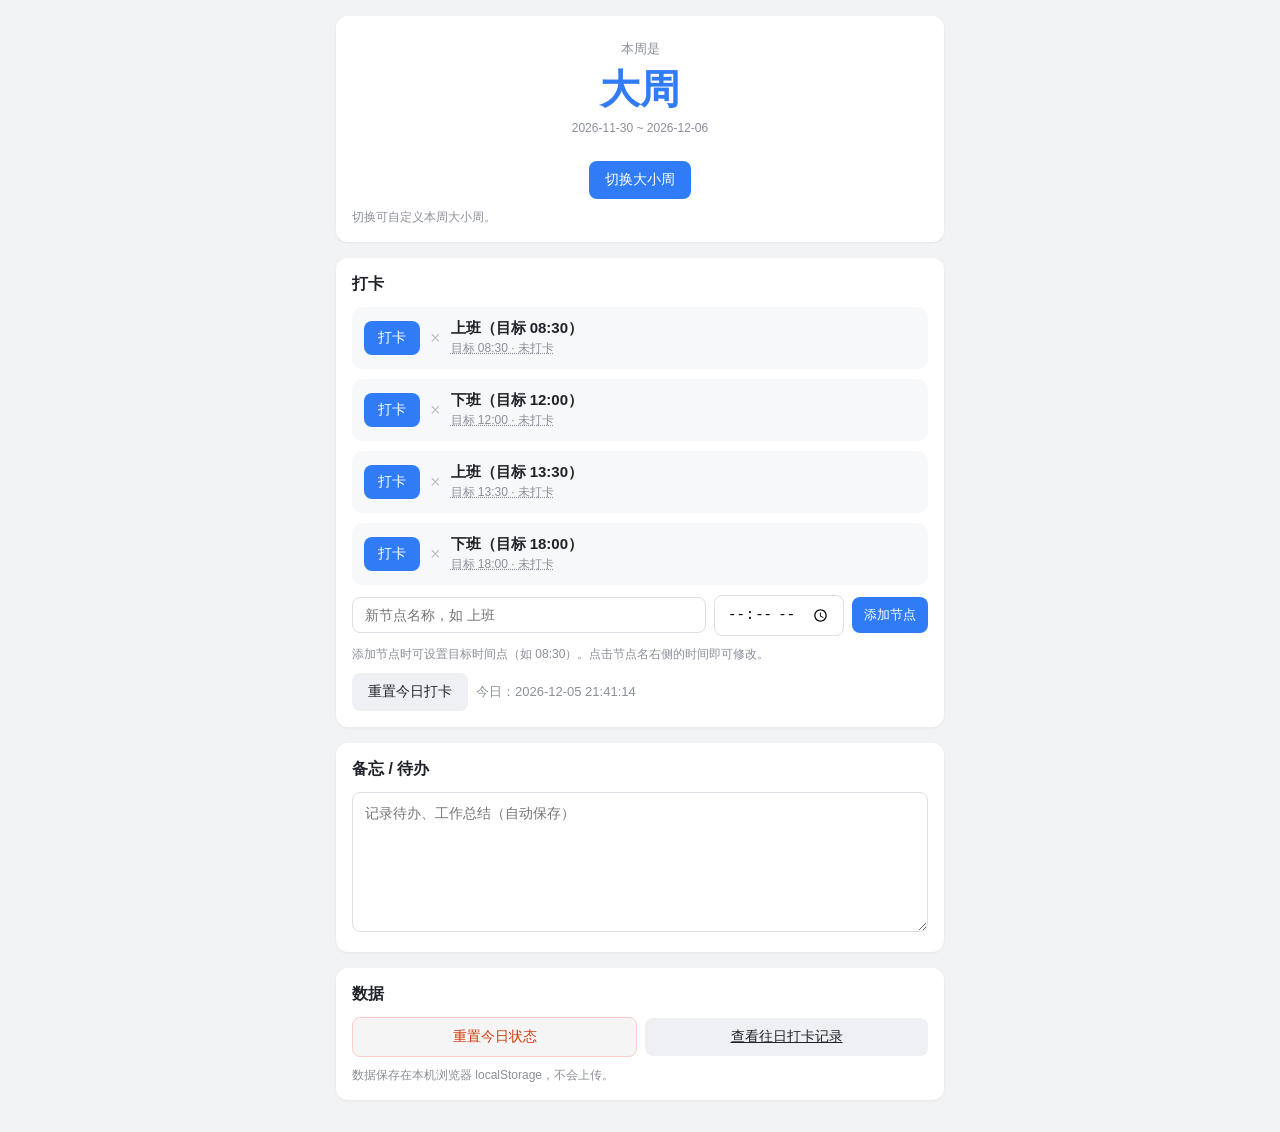
==== index.html @ 26abdcde "Add files via upload" ====
<!DOCTYPE html>
<html lang="zh-CN">
<head>
  <meta charset="UTF-8">
  <meta name="viewport" content="width=device-width, initial-scale=1.0">
  <title>大小周 打卡 备忘</title>
  <link rel="stylesheet" href="style.css">
</head>
<body>
  <div class="app">
    <section class="card">
      <div class="week-status">
        <div class="week-label">本周是</div>
        <div id="weekText" class="week-big">大周</div>
        <div id="weekRange" class="week-range"></div>
      </div>
      <div class="row row-center">
        <button id="toggleWeek" class="btn">切换大小周</button>
      </div>
      <div class="hint">切换可自定义本周大小周。</div>
    </section>

    <section class="card">
      <h2>打卡</h2>
      <div id="nodeList" class="node-list"></div>
      <div class="row">
        <input id="nodeName" class="input" type="text" placeholder="新节点名称，如 上班" maxlength="10">
        <input id="nodeTime" class="input input-time" type="time" title="目标时间点（可选）">
        <button id="addNode" class="btn btn-mini">添加节点</button>
      </div>
      <div class="hint">添加节点时可设置目标时间点（如 08:30）。点击节点名右侧的时间即可修改。</div>
      <div class="row">
        <button id="clearToday" class="btn btn-ghost">重置今日打卡</button>
        <span id="todayLabel" class="today-label"></span>
      </div>
    </section>

    <section class="card">
      <h2>备忘 / 待办</h2>
      <textarea id="memo" class="memo" placeholder="记录待办、工作总结（自动保存）"></textarea>
    </section>

    <section class="card">
      <h2>数据</h2>
      <div class="row row-equal">
        <button id="resetAll" class="btn btn-danger">重置今日状态</button>
        <a id="viewHistory" class="btn btn-ghost" href="history.html">查看往日打卡记录</a>
      </div>
      <div class="hint">数据保存在本机浏览器 localStorage，不会上传。</div>
    </section>
  </div>

  <script src="common.js"></script>
  <script src="app.js"></script>
</body>
</html>
---- style.css ----
* { box-sizing: border-box; margin: 0; padding: 0; }
body { font-family: -apple-system, "Segoe UI", "Microsoft YaHei", sans-serif; background: #f2f3f5; color: #1f2329; }
.app { max-width: 640px; margin: 0 auto; padding: 16px; }
.card { background: #fff; border-radius: 12px; padding: 16px; margin-bottom: 16px; box-shadow: 0 1px 3px rgba(0,0,0,0.06); }
h2 { font-size: 16px; margin-bottom: 12px; }
.week-status { text-align: center; padding: 8px 0 16px; }
.week-label { color: #8a8f99; font-size: 13px; }
.week-big, .week-small { font-size: 40px; font-weight: 700; margin: 4px 0; }
.week-big { color: #2f7cf6; }
.week-small { color: #f5874f; }
.week-range { color: #8a8f99; font-size: 12px; }
.row { display: flex; gap: 8px; align-items: center; margin-top: 10px; flex-wrap: wrap; }
.row-center { justify-content: center; }
.row-equal > * { flex: 1; text-align: center; }
.btn { border: none; border-radius: 8px; background: #2f7cf6; color: #fff; padding: 10px 16px; font-size: 14px; cursor: pointer; }
.btn:hover { background: #1f6ae0; }
.btn-mini { padding: 9px 12px; font-size: 13px; }
.btn-ghost { background: #eef0f3; color: #1f2329; }
.btn-ghost:hover { background: #e3e6ea; }
.btn-danger { background: #f5f5f5; color: #d4380d; border: 1px solid #ffccc7; }
.btn-danger:hover { background: #fff1f0; }
.btn-block { display: block; text-align: center; text-decoration: none; width: 100%; box-sizing: border-box; }
.input { flex: 1; min-width: 140px; border: 1px solid #dcdfe6; border-radius: 8px; padding: 9px 12px; font-size: 14px; }
.input-time { flex: 0 0 130px; min-width: 0; }
.hint { color: #8a8f99; font-size: 12px; margin-top: 10px; }
.node-list { display: flex; flex-direction: column; gap: 10px; }
.node { display: flex; align-items: center; gap: 10px; padding: 12px; border-radius: 10px; background: #f7f8fa; }
.node.done { background: #e8f5e9; }
.node-info { flex: 1; }
.node-name { font-size: 15px; font-weight: 600; }
.node-time { font-size: 12px; color: #8a8f99; margin-top: 2px; }
.node-time.editable { cursor: pointer; text-decoration: underline dotted; }
.node-btn { border: none; border-radius: 8px; padding: 8px 14px; font-size: 14px; cursor: pointer; background: #2f7cf6; color: #fff; }
.node.done .node-btn { background: #9e9e9e; }
.node-del { border: none; background: none; color: #c0c4cc; cursor: pointer; font-size: 18px; line-height: 1; }
.node-del:hover { color: #d4380d; }
.today-label { color: #8a8f99; font-size: 13px; }
.memo { width: 100%; min-height: 140px; border: 1px solid #dcdfe6; border-radius: 8px; padding: 12px; font-size: 14px; resize: vertical; font-family: inherit; }
.memo-readonly { white-space: pre-wrap; word-break: break-word; min-height: 60px; border: 1px solid #dcdfe6; border-radius: 8px; padding: 12px; font-size: 14px; background: #f7f8fa; }
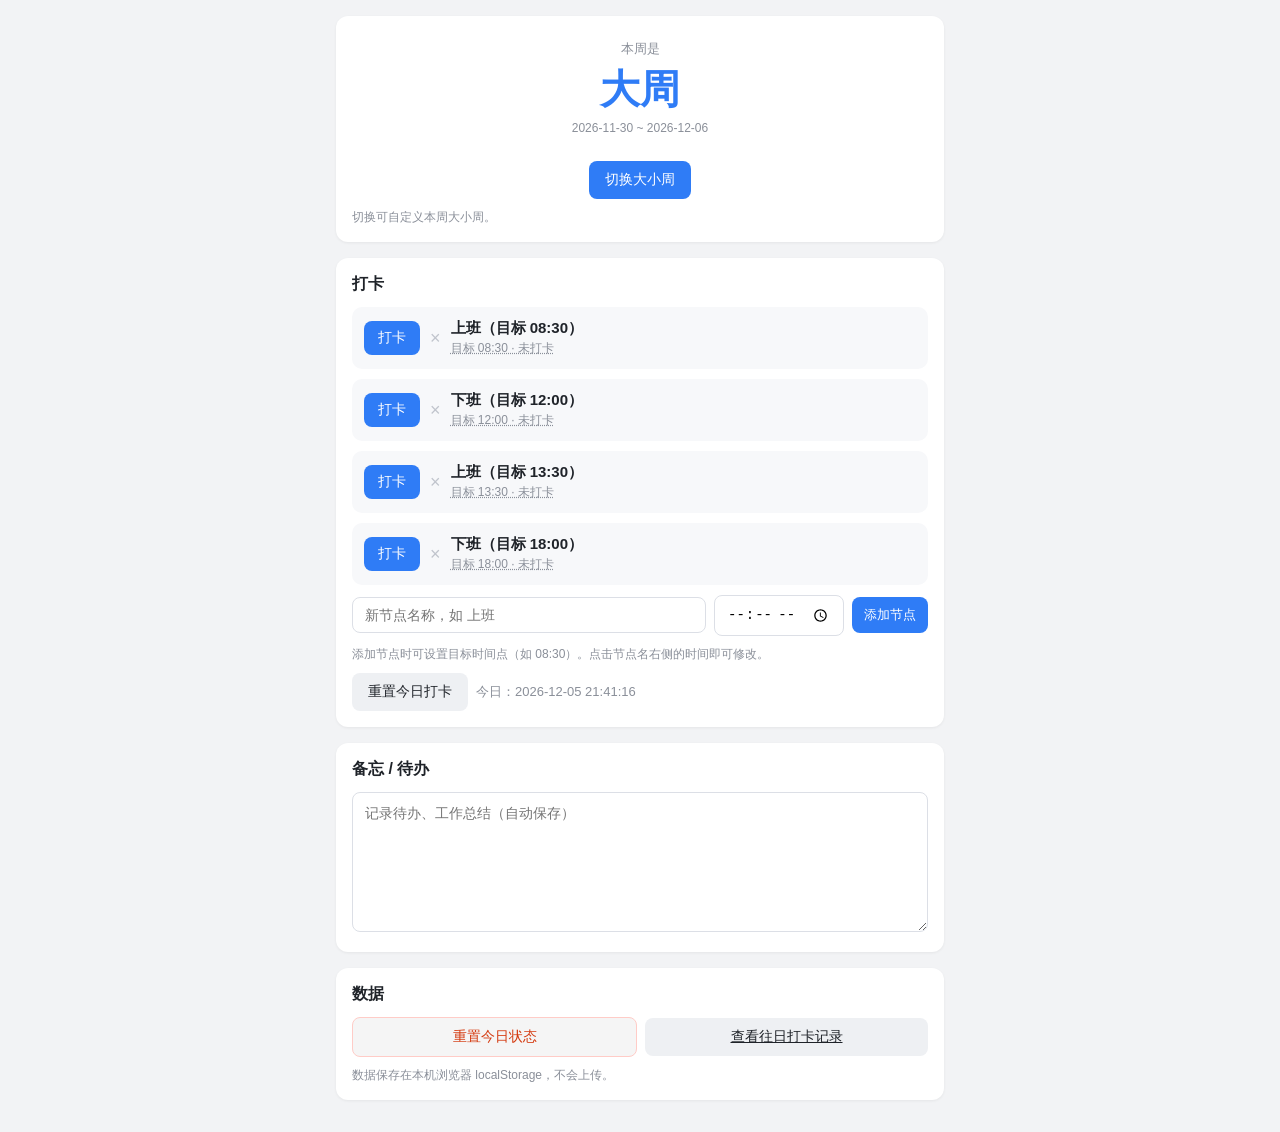
==== commit fed74b35: "Add files via upload" ====
--- a/index.html
+++ b/index.html
@@ -3,8 +3,13 @@
 <head>
   <meta charset="UTF-8">
   <meta name="viewport" content="width=device-width, initial-scale=1.0">
-  <title>大小周 打卡 备忘</title>
+  <title>打工日记</title>
   <link rel="stylesheet" href="style.css">
+  <link rel="manifest" href="manifest.json">
+  <meta name="theme-color" content="#2f7cf6">
+  <meta name="apple-mobile-web-app-capable" content="yes">
+  <meta name="apple-mobile-web-app-status-bar-style" content="default">
+  <meta name="apple-mobile-web-app-title" content="打工日记">
 </head>
 <body>
   <div class="app">
@@ -52,5 +57,12 @@
 
   <script src="common.js"></script>
   <script src="app.js"></script>
+  <script>
+    if ('serviceWorker' in navigator) {
+      window.addEventListener('load', function () {
+        navigator.serviceWorker.register('./sw.js').catch(function () {});
+      });
+    }
+  </script>
 </body>
 </html>
